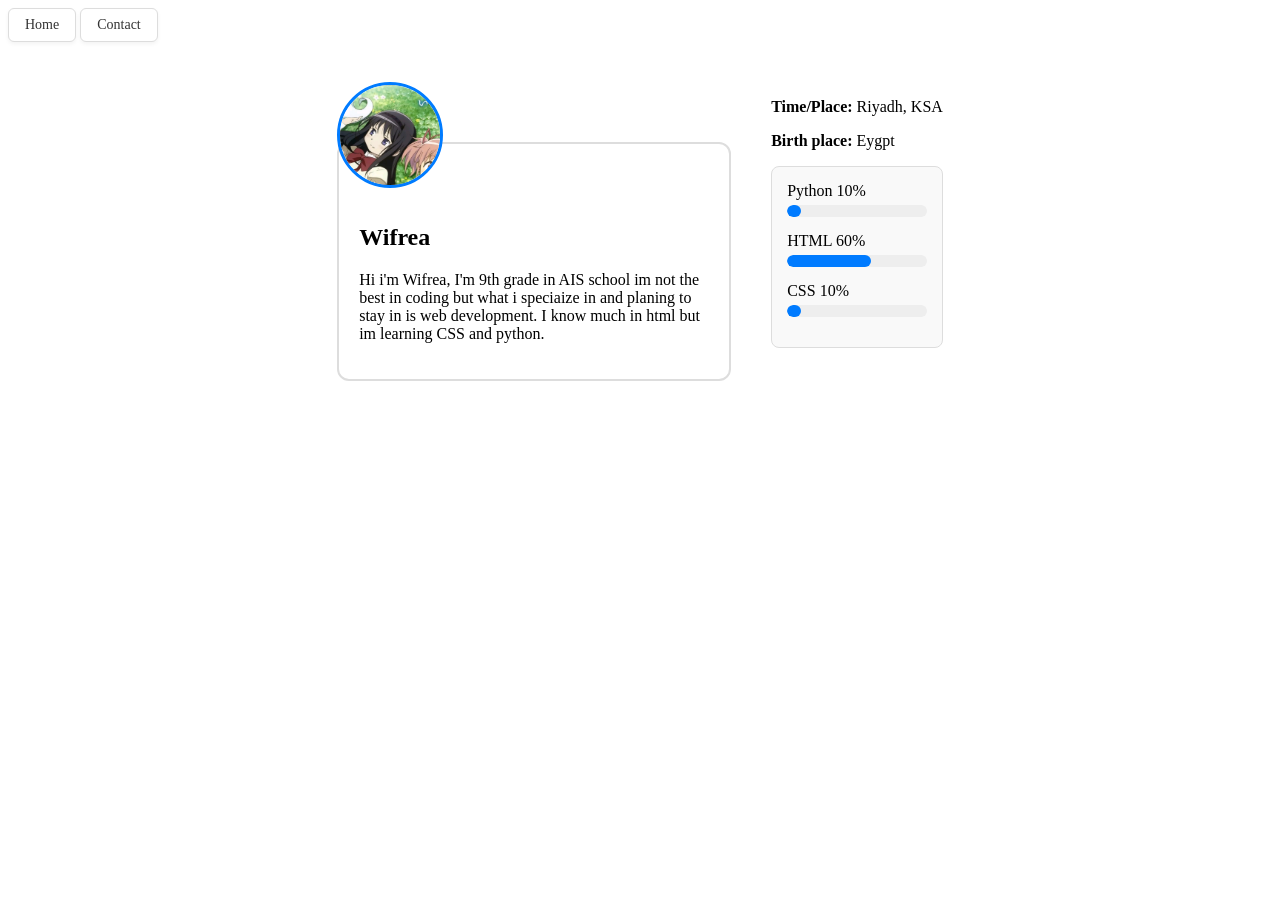
==== pages/about.html @ 6ee4df4f "b" ====
<!DOCTYPE html>
<html lang="en">
<head>
    <meta charset="UTF-8">
        <meta name="viewport" content="width=device-width, initial-scale=1.0">
            <title>About Me</title>
                <link rel="stylesheet" href="../styles.css">
                <link rel="icon" type="image/jpeg" href="assets/svg/pfp.jpg">
                </head>
                <body>
                    <div class="right-header">
                            <a href="https://srv-gthb.github.io" class="nav-button">Home</a>
                                    <a href="contact.html" class="nav-button">Contact</a>
                                        </div>

                                            <div class="about-container">
                                                    <div class="profile-main">
                                                                <div class="pfp">
                                                                                <img src="../assets/svg/pfp.jpg" alt="Profile Picture">
                                                                                            </div>
                                                                                                        <div class="bio-box">
                                                                                                                        <h2>Wifrea</h2>
                                                                                                                                        <div class="bio-content">
                                                                                                                                                            <p>Hi i'm Wifrea, I'm 9th grade in AIS school im not the best in coding but what i speciaize in and planing to stay in is web development. I know much in html but im learning CSS and python.</p>
                                                                                                                                                                            </div>
                                                                                                                                                                                        </div>
                                                                                                                                                                                                </div>

                                                                                                                                                                                                        <div class="profile-stats">
                                                                                                                                                                                                                    <div class="info-text">
                                                                                                                                                                                                                                    <p><strong>Time/Place:</strong> Riyadh, KSA</p>
                                                                                                                                                                                                                                                    <p><strong>Birth place:</strong> Eygpt</p>
                                                                                                                                                                                                                                                                </div>
                                                                                                                                                                                                                                                                            
                                                                                                                                                                                                                                                                                        <div class="skills-box">
                                                                                                                                                                                                                                                                                                        <div class="skill">
                                                                                                                                                                                                                                                                                                                            <span>Python 10%</span>
                                                                                                                                                                                                                                                                                                                                                <div class="bar"><div class="progress" style="width: 10%"></div></div>
                                                                                                                                                                                                                                                                                                                                                                </div>
                                                                                                                                                                                                                                                                                                                                                                                <div class="skill">
                                                                                                                                                                                                                                                                                                                                                                                                    <span>HTML 60%</span>
                                                                                                                                                                                                                                                                                                                                                                                                                        <div class="bar"><div class="progress" style="width: 60%"></div></div>
                                                                                                                                                                                                                                                                                                                                                                                                                                        </div>
                                                                                                                                                                                                                                                                                                                                                                                                                                                        <div class="skill">
                                                                                                                                                                                                                                                                                                                                                                                                                                                                            <span>CSS 10%</span>
                                                                                                                                                                                                                                                                                                                                                                                                                                                                                                <div class="bar"><div class="progress" style="width: 10%"></div></div>
                                                                                                                                                                                                                                                                                                                                                                                                                                                                                                                </div>
                                                                                                                                                                                                                                                                                                                                                                                                                                                                                                                            </div>
                                                                                                                                                                                                                                                                                                                                                                                                                                                                                                                                    </div>
                                                                                                                                                                                                                                                                                                                                                                                                                                                                                                                                        </div>
 </body>
                                                                                                                                                                                                                                                                                                                                                                                                                                                                                                                                        </html>
---- styles.css ----
/* The Grid */
.projects-grid {
    display: flex;
    flex-wrap: wrap;
    gap: 20px;
    padding: 20px;
    }

/* The Box */
.project-box, .nav-button {
    display: inline-block;
    padding: 20px;
    border: 1px solid light blue;
    border-radius: 8px;
    text-decoration: none;
    color: #333;
    background-color: #fff;
    box-shadow: 0 4px 6px rgba(0,0,0,0.1);
    }

                                                            
/* This part makes the icons and text sit perfectly on the same line */
.nav-button {
    display: inline-flex; 
    align-items: center;  
    gap: 8px;             
    padding: 8px 16px;
    border: 1px solid #ddd;
    border-radius: 6px;
    text-decoration: none;
    color: #333;
    font-size: 14px;
    background-color: #fff;
    transition: all 0.2s ease;
    box-shadow: 0 2px 4px rgba(0,0,0,0.05);
}

.nav-button:hover {
    border-color: #007bff;
    color: #007bff;
    background-color: #f8fbff;
    transform: translateY(-2px);
}

/* This makes sure the icons aren't too big or too small */
.material-symbols-outlined {
    font-size: 20px;
    vertical-align: middle;
}

/* About Page Layout */
.about-container {
    display: flex;
    justify-content: center;
    gap: 40px;
    padding: 40px;
    flex-wrap: wrap; /* Helps with mobile screens */
    }

/* PFP Styling */
.pfp img {
    width: 100px;
    height: 100px;
    border-radius: 50%;
    border: 3px solid #007bff;
    margin-bottom: -50px; /* Overlaps the bio box slightly */
    position: relative;
    z-index: 1;
    }

/* Bio Box */
.bio-box {
    border: 2px solid #ddd;
    border-radius: 12px;
    padding: 60px 20px 20px;
    width: 350px;
    background: #fff;
    }

/* Progress Bars */
.skills-box {
    border: 1px solid #ddd;
    padding: 15px;
    border-radius: 8px;
    background: #f9f9f9;
    }

.skill { margin-bottom: 15px; }

.bar {
    width: 100%;
    height: 12px;
    background: #eee;
    border-radius: 10px;
    overflow: hidden;
    margin-top: 5px;}
                                                                                                      
.progress {
    height: 100%;
    background: #007bff;
    border-radius: 10px
    }

/* 1. Container - */
.contact-container {
    text-align: center;
    padding: 50px 20px;
    }

/* 2. Grid - */
.contact-grid {
    display: flex;
    justify-content: center;
    gap: 20px;
    flex-wrap: wrap;
    margin-top: 30px;
    }

/* 3. Item - */
.contact-item {
    background: white;
    border: 1px solid #ddd;
    border-radius: 12px;
    padding: 30px;
    width: 250px;
    transition: all 0.3s ease;
    box-shadow: 0 4px 6px rgba(0,0,0,0.05);
    text-decoration: none;
    color: inherit;
    }

/* 4. Copy Button */
.copy-btn {
    background: #007bff;
    color: white;
    border: none;
    padding: 8px 15px;
    border-radius: 5px;
    cursor: pointer;
    margin-top: 10px;
    }
                                                                                            
    
.status-badge {
    background-color: #28a745;
    color: white;
    font-size: 10px;
    padding: 2px 8px;
    border-radius: 10px;
    text-transform: uppercase;
    font-weight: bold;
    float: right;
    }
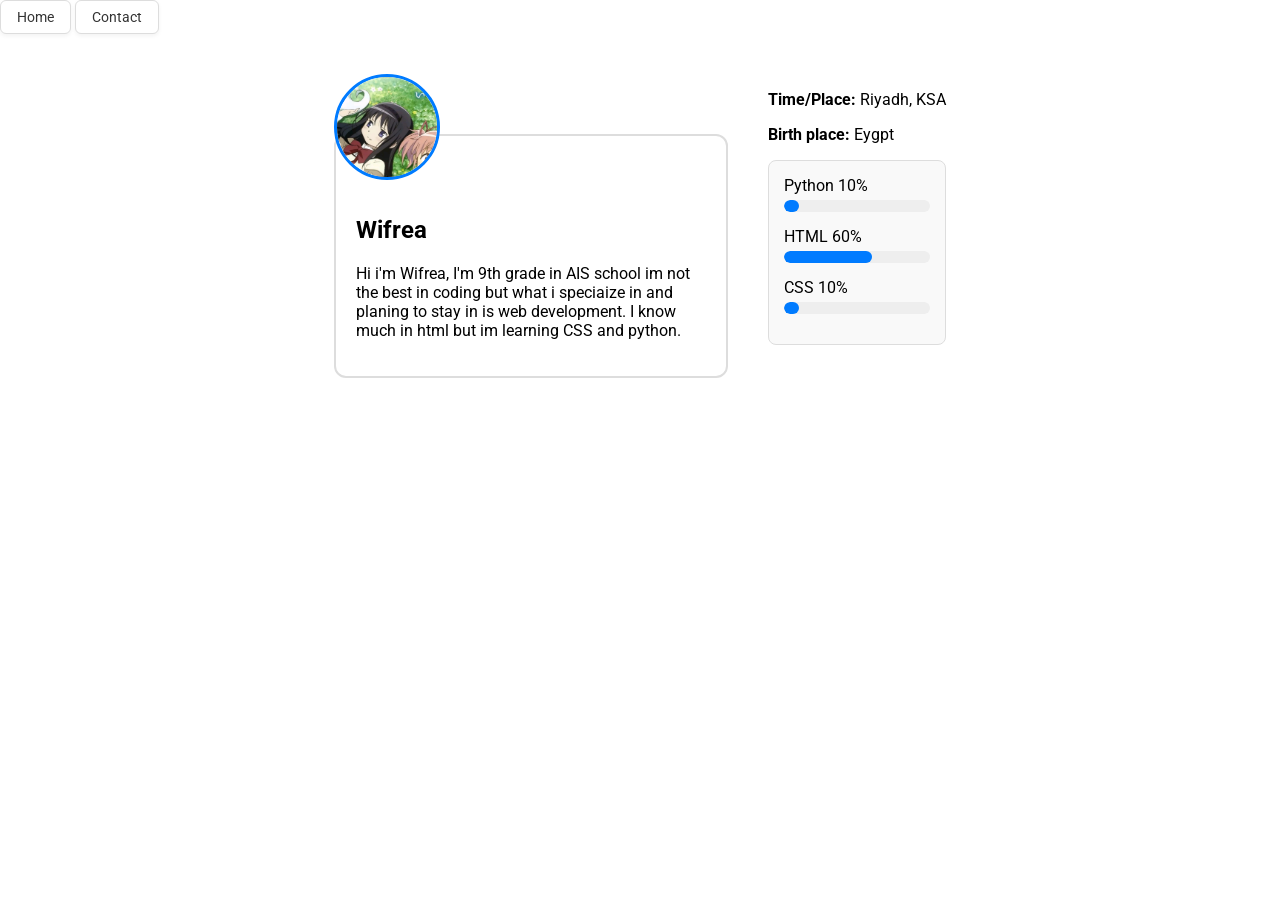
==== commit bf56ba66: "vv" ====
--- a/pages/about.html
+++ b/pages/about.html
@@ -6,6 +6,7 @@
             <title>About Me</title>
                 <link rel="stylesheet" href="../styles.css">
                 <link rel="icon" type="image/jpeg" href="assets/svg/pfp.jpg">
+                <link href="https://fonts.googleapis.com/css2?family=Roboto:wght@400;700&display=swap" rel="stylesheet">
                 </head>
                 <body>
                     <div class="right-header">
--- a/styles.css
+++ b/styles.css
@@ -1,3 +1,9 @@
+body {
+    margin: 0;
+    padding: 0;
+    font-family: 'Roboto', Arial, sans-serif;
+    }
+
 /* The Grid */
 .projects-grid {
     display: flex;
@@ -151,3 +157,4 @@
     font-weight: bold;
     float: right;
     }
+
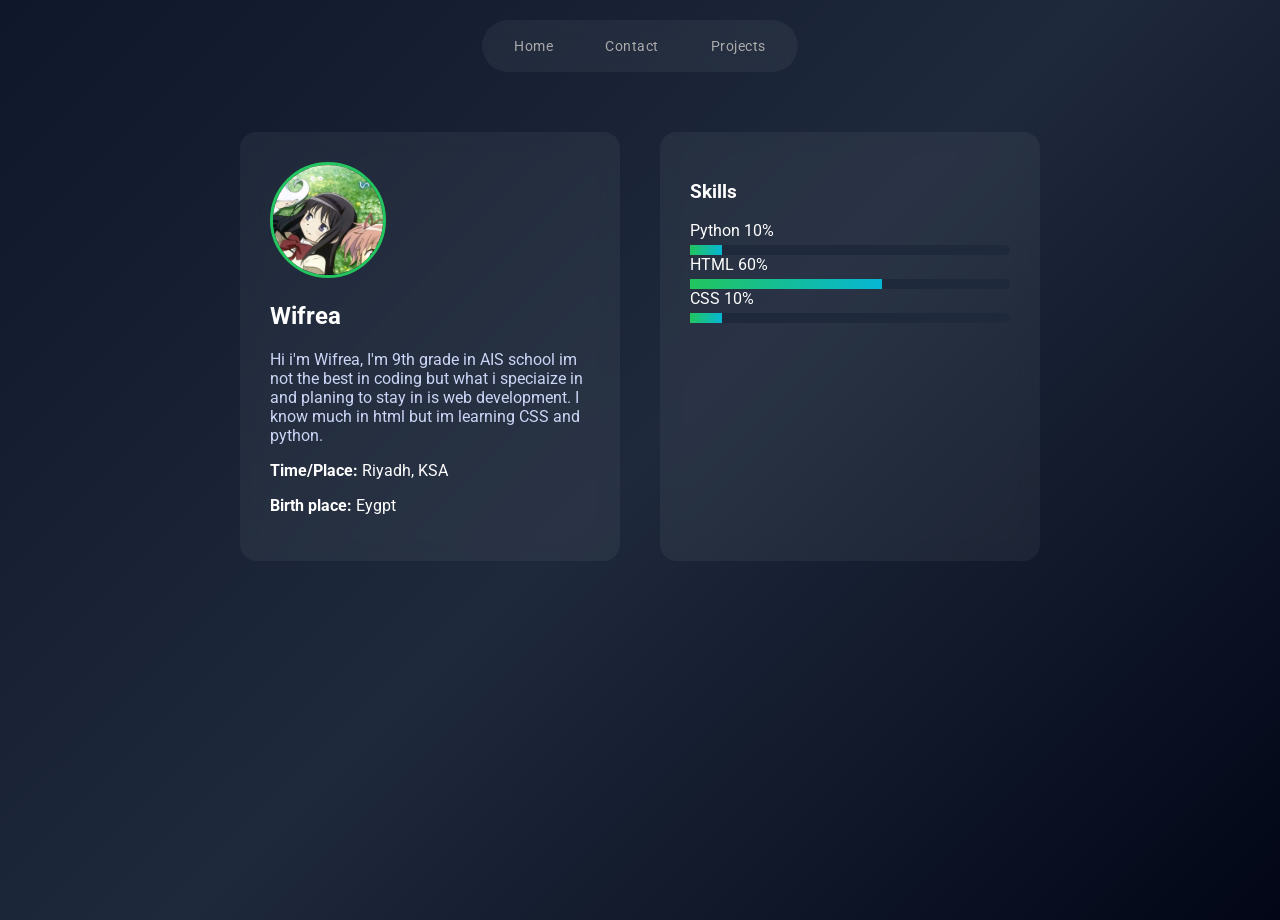
==== commit a1ea6f6a: "Refactor navigation and layout across multiple pages; add projects page with project details" ====
--- a/pages/about.html
+++ b/pages/about.html
@@ -2,53 +2,69 @@
 <html lang="en">
 <head>
     <meta charset="UTF-8">
-        <meta name="viewport" content="width=device-width, initial-scale=1.0">
-            <title>About Me</title>
-                <link rel="stylesheet" href="../styles.css">
-                <link rel="icon" type="image/jpeg" href="assets/svg/pfp.jpg">
-                <link href="https://fonts.googleapis.com/css2?family=Roboto:wght@400;700&display=swap" rel="stylesheet">
-                </head>
-                <body>
-                    <div class="right-header">
-                            <a href="https://srv-gthb.github.io" class="nav-button">Home</a>
-                                    <a href="contact.html" class="nav-button">Contact</a>
-                                        </div>
+    <meta name="viewport" content="width=device-width, initial-scale=1.0">
+    <title>About Me</title>
 
-                                            <div class="about-container">
-                                                    <div class="profile-main">
-                                                                <div class="pfp">
-                                                                                <img src="../assets/svg/pfp.jpg" alt="Profile Picture">
-                                                                                            </div>
-                                                                                                        <div class="bio-box">
-                                                                                                                        <h2>Wifrea</h2>
-                                                                                                                                        <div class="bio-content">
-                                                                                                                                                            <p>Hi i'm Wifrea, I'm 9th grade in AIS school im not the best in coding but what i speciaize in and planing to stay in is web development. I know much in html but im learning CSS and python.</p>
-                                                                                                                                                                            </div>
-                                                                                                                                                                                        </div>
-                                                                                                                                                                                                </div>
+    <link rel="stylesheet" href="../styles.css">
+    <link rel="icon" type="image/jpeg" href="assets/svg/pfp.jpg">
 
-                                                                                                                                                                                                        <div class="profile-stats">
-                                                                                                                                                                                                                    <div class="info-text">
-                                                                                                                                                                                                                                    <p><strong>Time/Place:</strong> Riyadh, KSA</p>
-                                                                                                                                                                                                                                                    <p><strong>Birth place:</strong> Eygpt</p>
-                                                                                                                                                                                                                                                                </div>
-                                                                                                                                                                                                                                                                            
-                                                                                                                                                                                                                                                                                        <div class="skills-box">
-                                                                                                                                                                                                                                                                                                        <div class="skill">
-                                                                                                                                                                                                                                                                                                                            <span>Python 10%</span>
-                                                                                                                                                                                                                                                                                                                                                <div class="bar"><div class="progress" style="width: 10%"></div></div>
-                                                                                                                                                                                                                                                                                                                                                                </div>
-                                                                                                                                                                                                                                                                                                                                                                                <div class="skill">
-                                                                                                                                                                                                                                                                                                                                                                                                    <span>HTML 60%</span>
-                                                                                                                                                                                                                                                                                                                                                                                                                        <div class="bar"><div class="progress" style="width: 60%"></div></div>
-                                                                                                                                                                                                                                                                                                                                                                                                                                        </div>
-                                                                                                                                                                                                                                                                                                                                                                                                                                                        <div class="skill">
-                                                                                                                                                                                                                                                                                                                                                                                                                                                                            <span>CSS 10%</span>
-                                                                                                                                                                                                                                                                                                                                                                                                                                                                                                <div class="bar"><div class="progress" style="width: 10%"></div></div>
-                                                                                                                                                                                                                                                                                                                                                                                                                                                                                                                </div>
-                                                                                                                                                                                                                                                                                                                                                                                                                                                                                                                            </div>
-                                                                                                                                                                                                                                                                                                                                                                                                                                                                                                                                    </div>
-                                                                                                                                                                                                                                                                                                                                                                                                                                                                                                                                        </div>
- </body>
-                                                                                                                                                                                                                                                                                                                                                                                                                                                                                                                                        </html>
-                                                                                                                                                                                                                                                                                                                                                                                                                                                                                                                                        +    <link href="https://fonts.googleapis.com/css2?family=Roboto:wght@400;700&display=swap" rel="stylesheet">
+</head>
+
+<body class="about-page">
+
+    <div class="navbar">
+        <a href="https://srv-gthb.github.io" class="nav-button">Home</a>
+        <a href="contact.html" class="nav-button">Contact</a>
+        <a href="projects.html" class="nav-button">Projects</a>
+    </div>
+
+    <div class="about-container">
+
+        <div class="profile-card">
+            <div class="pfp">
+                <img src="../assets/svg/pfp.jpg" alt="Profile Picture">
+            </div>
+
+            <h2>Wifrea</h2>
+
+            <p class="bio">
+                Hi i'm Wifrea, I'm 9th grade in AIS school im not the best in coding but what i speciaize in and planing to stay in is web development. I know much in html but im learning CSS and python.
+            </p>
+
+            <div class="info-text">
+                <p><strong>Time/Place:</strong> Riyadh, KSA</p>
+                <p><strong>Birth place:</strong> Eygpt</p>
+            </div>
+        </div>
+
+        <div class="skills-card">
+            <h3>Skills</h3>
+
+            <div class="skill">
+                <span>Python 10%</span>
+                <div class="bar">
+                    <div class="progress" style="width: 10%"></div>
+                </div>
+            </div>
+
+            <div class="skill">
+                <span>HTML 60%</span>
+                <div class="bar">
+                    <div class="progress" style="width: 60%"></div>
+                </div>
+            </div>
+
+            <div class="skill">
+                <span>CSS 10%</span>
+                <div class="bar">
+                    <div class="progress" style="width: 10%"></div>
+                </div>
+            </div>
+
+        </div>
+
+    </div>
+
+</body>
+</html>
--- a/styles.css
+++ b/styles.css
@@ -1,160 +1,296 @@
+/* Font */
 body {
     margin: 0;
     padding: 0;
     font-family: 'Roboto', Arial, sans-serif;
-    }
-
-/* The Grid */
+}
+
+/* ================= NAVBAR ================= */
+.navbar {
+    display: flex;
+    justify-content: center;
+    gap: 12px;
+    margin-top: 20px;
+
+    background: rgba(255, 255, 255, 0.05);
+    padding: 8px 12px;
+    border-radius: 50px;
+    backdrop-filter: blur(10px);
+    width: fit-content;
+    margin-left: auto;
+    margin-right: auto;
+}
+
+.nav-button {
+    display: inline-flex;
+    align-items: center;
+    gap: 8px;
+
+    padding: 10px 20px;
+    border-radius: 20px;
+
+    text-decoration: none;
+    color: #aaa;
+    font-size: 14px;
+    letter-spacing: 0.5px;
+
+    transition: 0.3s;
+}
+
+.nav-button:hover {
+    color: white;
+}
+
+.nav-button.active {
+    background: linear-gradient(90deg, #22c55e, #06b6d4);
+    color: white;
+}
+
+/* ================= HERO ================= */
+.hero {
+    height: 100vh;
+    background: linear-gradient(135deg, #0f172a, #1e293b, #020617);
+    color: white;
+    display: flex;
+    flex-direction: column;
+    align-items: center;
+}
+
+.hero-content {
+    text-align: center;
+    margin-top: 120px;
+    max-width: 700px;
+}
+
+.hero h1 {
+    font-size: 80px;
+    background: linear-gradient(90deg, #22c55e, #06b6d4);
+    -webkit-background-clip: text;
+    -webkit-text-fill-color: transparent;
+}
+
+.hero h2 {
+    font-size: 28px;
+    color: #cbd5f5;
+    margin-top: 10px;
+}
+
+.hero p {
+    margin-top: 20px;
+    color: #94a3b8;
+}
+
+/* ================= BUTTONS ================= */
+.buttons {
+    margin-top: 30px;
+    display: flex;
+    justify-content: center;
+    gap: 15px;
+}
+
+.btn {
+    padding: 12px 24px;
+    border-radius: 30px;
+    border: 1px solid #334155;
+    text-decoration: none;
+    color: white;
+    transition: 0.3s;
+}
+
+.btn:hover {
+    transform: translateY(-3px);
+}
+
+.github:hover {
+    border-color: #22c55e;
+    color: #22c55e;
+}
+
+.discord:hover {
+    border-color: #5865F2;
+    color: #5865F2;
+}
+
+.contact {
+    background: linear-gradient(90deg, #22c55e, #06b6d4);
+    border: none;
+}
+
+/* ================= PROJECTS PAGE ================= */
+.projects-page {
+    background: linear-gradient(135deg, #0f172a, #1e293b, #020617);
+    min-height: 100vh;
+    color: white;
+    display: flex;
+    flex-direction: column;
+    align-items: center;
+    padding-bottom: 60px;
+}
+
+.projects-container {
+    max-width: 1200px;
+    width: 100%;
+    padding: 60px 20px;
+    text-align: center;
+}
+
+/* Make project cards match About/Contact cards */
+.project-card {
+    width: 320px;
+    padding: 30px;
+    border-radius: 16px;
+    background: rgba(255, 255, 255, 0.05);
+    border: 1px solid rgba(255,255,255,0.1);
+    backdrop-filter: blur(10px);
+    text-decoration: none;
+    color: #e2e8f0;
+    transition: 0.25s;
+    box-shadow: 0 4px 6px rgba(0,0,0,0.1);
+}
+
+.project-card:hover {
+    transform: translateY(-5px);
+    border-color: #22c55e;
+    color: #22c55e;
+}
+
 .projects-grid {
     display: flex;
     flex-wrap: wrap;
+    justify-content: center;
     gap: 20px;
+    margin-top: 40px;
+}
+
+/* Status badge */
+.status-badge {
+    background-color: #22c55e;
+    color: white;
+    font-size: 10px;
+    padding: 3px 8px;
+    border-radius: 10px;
+    float: right;
+}
+
+/* ================= CONTACT ================= */
+.contact-page {
+    background: linear-gradient(135deg, #0f172a, #1e293b, #020617);
+    min-height: 100vh;
+    color: white;
+}
+
+.contact-container {
+    text-align: center;
+    padding: 60px 20px;
+}
+
+.contact-title {
+    font-size: 28px;
+    margin-bottom: 30px;
+    color: white;
+}
+
+.circle-row,
+.rectangle-row {
+    display: flex;
+    justify-content: center;
+    gap: 20px;
+    flex-wrap: wrap;
+}
+
+/* Cards */
+.contact-circle,
+.contact-rectangle {
+    background: rgba(255, 255, 255, 0.05);
+    border: 1px solid rgba(255,255,255,0.1);
+    backdrop-filter: blur(10px);
+
+    color: #e2e8f0;
+    text-decoration: none;
+
+    transition: 0.25s;
+    box-shadow: 0 4px 6px rgba(0,0,0,0.1);
+}
+
+/* Circle */
+.contact-circle {
+    width: 200px;
+    height: 200px;
+    border-radius: 50%;
+
+    display: flex;
+    align-items: center;
+    justify-content: center;
+    flex-direction: column;
+}
+
+/* Rectangle */
+.contact-rectangle {
+    width: 280px;
     padding: 20px;
-    }
-
-/* The Box */
-.project-box, .nav-button {
-    display: inline-block;
-    padding: 20px;
-    border: 1px solid light blue;
-    border-radius: 8px;
-    text-decoration: none;
-    color: #333;
-    background-color: #fff;
-    box-shadow: 0 4px 6px rgba(0,0,0,0.1);
-    }
-
-                                                            
-/* This part makes the icons and text sit perfectly on the same line */
-.nav-button {
-    display: inline-flex; 
-    align-items: center;  
-    gap: 8px;             
-    padding: 8px 16px;
-    border: 1px solid #ddd;
-    border-radius: 6px;
-    text-decoration: none;
-    color: #333;
-    font-size: 14px;
-    background-color: #fff;
-    transition: all 0.2s ease;
-    box-shadow: 0 2px 4px rgba(0,0,0,0.05);
-}
-
-.nav-button:hover {
-    border-color: #007bff;
-    color: #007bff;
-    background-color: #f8fbff;
-    transform: translateY(-2px);
-}
-
-/* This makes sure the icons aren't too big or too small */
-.material-symbols-outlined {
-    font-size: 20px;
-    vertical-align: middle;
-}
-
-/* About Page Layout */
+    border-radius: 12px;
+}
+
+/* Hover */
+.contact-circle:hover,
+.contact-rectangle:hover {
+    transform: translateY(-5px);
+    border-color: #22c55e;
+    color: #22c55e;
+}
+
+/* Small text */
+.action-text {
+    font-size: 12px;
+    color: #94a3b8;
+}
+
+/* ================= ABOUT ================= */
+.about-page {
+    background: linear-gradient(135deg, #0f172a, #1e293b, #020617);
+    min-height: 100vh;
+    color: white;
+}
+
 .about-container {
     display: flex;
     justify-content: center;
     gap: 40px;
-    padding: 40px;
-    flex-wrap: wrap; /* Helps with mobile screens */
-    }
-
-/* PFP Styling */
+    padding: 60px 20px;
+    flex-wrap: wrap;
+}
+
+/* Cards */
+.profile-card,
+.skills-card {
+    background: rgba(255, 255, 255, 0.05);
+    padding: 30px;
+    border-radius: 16px;
+    width: 320px;
+    backdrop-filter: blur(10px);
+}
+
+/* Profile */
 .pfp img {
-    width: 100px;
-    height: 100px;
+    width: 110px;
+    height: 110px;
     border-radius: 50%;
-    border: 3px solid #007bff;
-    margin-bottom: -50px; /* Overlaps the bio box slightly */
-    position: relative;
-    z-index: 1;
-    }
-
-/* Bio Box */
-.bio-box {
-    border: 2px solid #ddd;
-    border-radius: 12px;
-    padding: 60px 20px 20px;
-    width: 350px;
-    background: #fff;
-    }
-
-/* Progress Bars */
-.skills-box {
-    border: 1px solid #ddd;
-    padding: 15px;
-    border-radius: 8px;
-    background: #f9f9f9;
-    }
-
-.skill { margin-bottom: 15px; }
-
+    border: 3px solid #22c55e;
+}
+
+.bio {
+    color: #cbd5f5;
+}
+
+/* Skills */
 .bar {
-    width: 100%;
-    height: 12px;
-    background: #eee;
+    height: 10px;
+    background: #1e293b;
     border-radius: 10px;
-    overflow: hidden;
-    margin-top: 5px;}
-                                                                                                      
+    margin-top: 5px;
+}
+
 .progress {
     height: 100%;
-    background: #007bff;
-    border-radius: 10px
-    }
-
-/* 1. Container - */
-.contact-container {
-    text-align: center;
-    padding: 50px 20px;
-    }
-
-/* 2. Grid - */
-.contact-grid {
-    display: flex;
-    justify-content: center;
-    gap: 20px;
-    flex-wrap: wrap;
-    margin-top: 30px;
-    }
-
-/* 3. Item - */
-.contact-item {
-    background: white;
-    border: 1px solid #ddd;
-    border-radius: 12px;
-    padding: 30px;
-    width: 250px;
-    transition: all 0.3s ease;
-    box-shadow: 0 4px 6px rgba(0,0,0,0.05);
-    text-decoration: none;
-    color: inherit;
-    }
-
-/* 4. Copy Button */
-.copy-btn {
-    background: #007bff;
-    color: white;
-    border: none;
-    padding: 8px 15px;
-    border-radius: 5px;
-    cursor: pointer;
-    margin-top: 10px;
-    }
-                                                                                            
-    
-.status-badge {
-    background-color: #28a745;
-    color: white;
-    font-size: 10px;
-    padding: 2px 8px;
-    border-radius: 10px;
-    text-transform: uppercase;
-    font-weight: bold;
-    float: right;
-    }
-
+    background: linear-gradient(90deg, #22c55e, #06b6d4);
+}
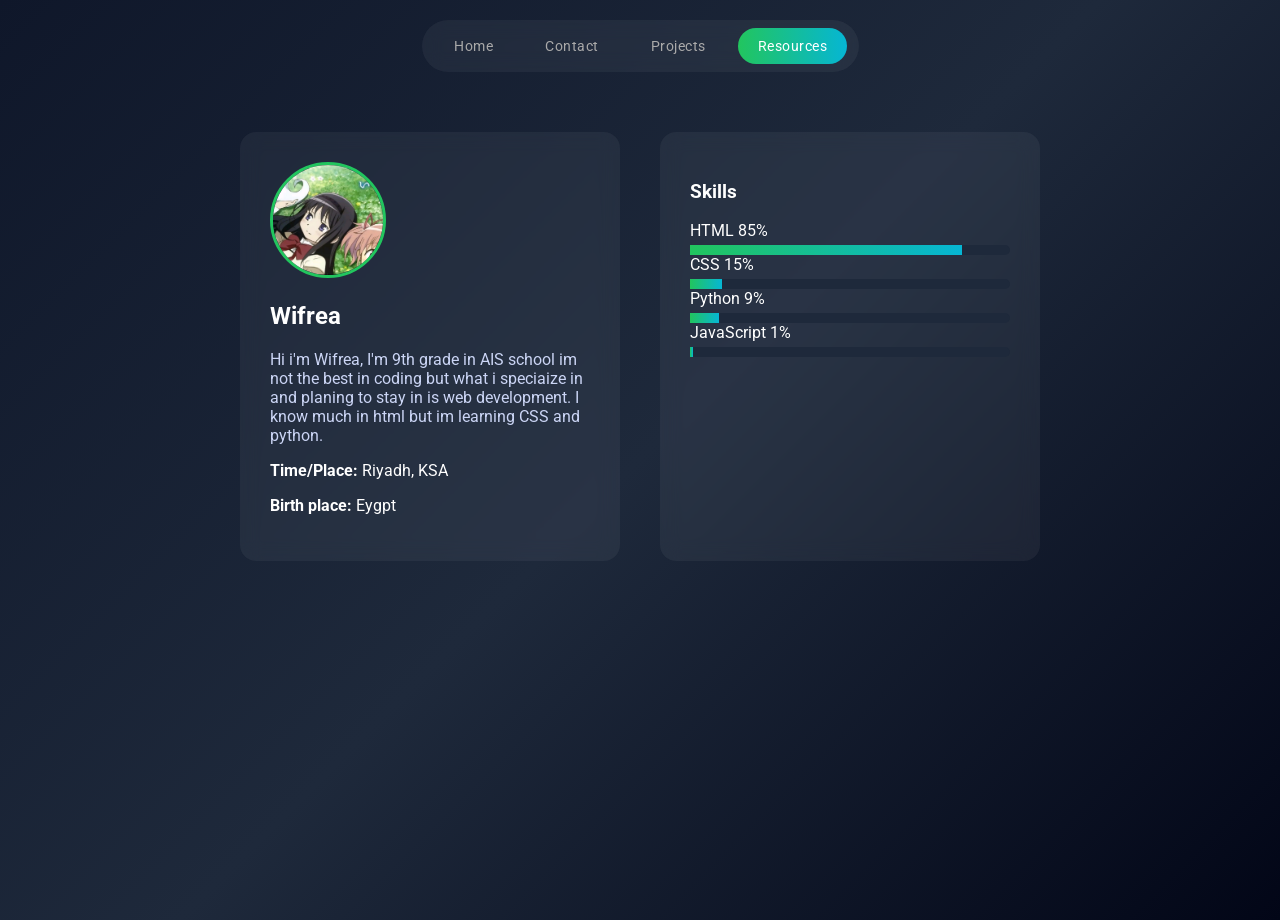
==== commit 62a98542: "adding a resource page" ====
--- a/pages/about.html
+++ b/pages/about.html
@@ -17,6 +17,7 @@
         <a href="https://srv-gthb.github.io" class="nav-button">Home</a>
         <a href="contact.html" class="nav-button">Contact</a>
         <a href="projects.html" class="nav-button">Projects</a>
+        <a href="resources.html" class="nav-button active">Resources</a>
     </div>
 
     <div class="about-container">
@@ -42,25 +43,31 @@
             <h3>Skills</h3>
 
             <div class="skill">
-                <span>Python 10%</span>
+                <span>HTML 85%</span>
+                <div class="bar">
+                    <div class="progress" style="width: 85%"></div>
+                </div>
+            </div>
+
+            <div class="skill">
+                <span>CSS 15%</span>
                 <div class="bar">
                     <div class="progress" style="width: 10%"></div>
                 </div>
             </div>
 
             <div class="skill">
-                <span>HTML 60%</span>
+                <span>Python 9%</span>
                 <div class="bar">
-                    <div class="progress" style="width: 60%"></div>
+                    <div class="progress" style="width: 9%"></div>
                 </div>
             </div>
 
-            <div class="skill">
-                <span>CSS 10%</span>
+             <div class="skill">
+                <span>JavaScript 1%</span>
                 <div class="bar">
-                    <div class="progress" style="width: 10%"></div>
+                    <div class="progress" style="width: 1%"></div>
                 </div>
-            </div>
 
         </div>
 
--- a/styles.css
+++ b/styles.css
@@ -293,4 +293,51 @@
 .progress {
     height: 100%;
     background: linear-gradient(90deg, #22c55e, #06b6d4);
+}
+
+/* ================= RESOURCES ================= */
+.resources-page {
+    background: linear-gradient(135deg, #0f172a, #1e293b, #020617);
+    min-height: 100vh;
+    color: white;
+}
+
+.resources-container {
+    text-align: center;
+    padding: 60px 20px;
+}
+
+.resources-sub {
+    color: #94a3b8;
+    margin-bottom: 40px;
+}
+
+.resources-grid {
+    display: flex;
+    justify-content: center;
+    gap: 20px;
+    flex-wrap: wrap;
+}
+
+/* Cards */
+.resource-card {
+    width: 260px;
+    padding: 20px;
+    border-radius: 12px;
+
+    text-decoration: none;
+    color: #e2e8f0;
+
+    background: rgba(255, 255, 255, 0.05);
+    border: 1px solid rgba(255,255,255,0.1);
+    backdrop-filter: blur(10px);
+
+    transition: 0.25s;
+    box-shadow: 0 4px 6px rgba(0,0,0,0.1);
+}
+
+.resource-card:hover {
+    transform: translateY(-6px);
+    border-color: #22c55e;
+    color: #22c55e;
 }
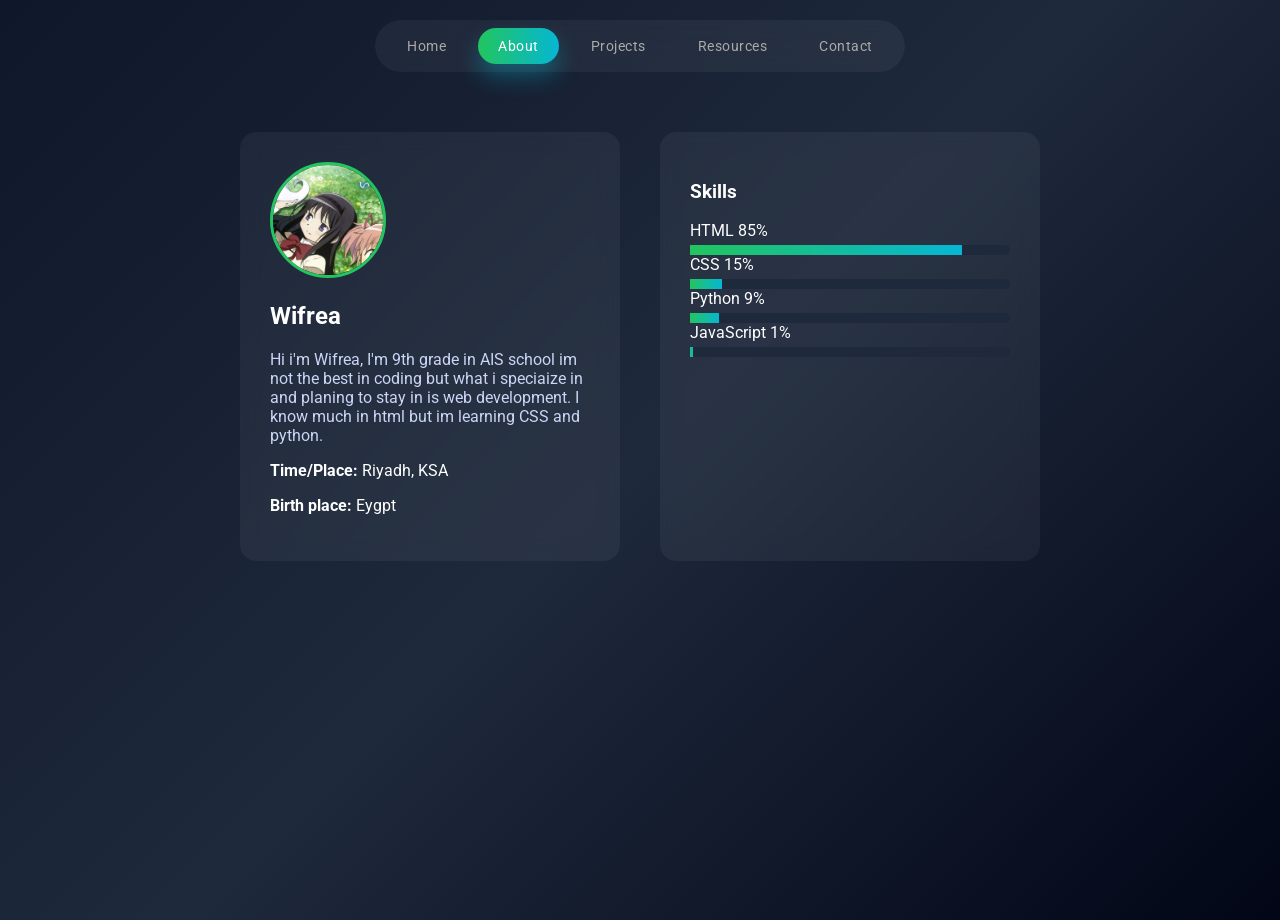
==== commit df75e582: "fix everything" ====
--- a/pages/about.html
+++ b/pages/about.html
@@ -15,9 +15,10 @@
 
     <div class="navbar">
         <a href="https://srv-gthb.github.io" class="nav-button">Home</a>
+        <a href="about.html" class="nav-button active">About</a>
+        <a href="projects.html" class="nav-button">Projects</a>
+        <a href="resources.html" class="nav-button">Resources</a>
         <a href="contact.html" class="nav-button">Contact</a>
-        <a href="projects.html" class="nav-button">Projects</a>
-        <a href="resources.html" class="nav-button active">Resources</a>
     </div>
 
     <div class="about-container">
--- a/styles.css
+++ b/styles.css
@@ -34,16 +34,25 @@
     font-size: 14px;
     letter-spacing: 0.5px;
 
-    transition: 0.3s;
+    transition: background 250ms ease, color 250ms ease, transform 250ms ease, box-shadow 250ms ease;
 }
 
 .nav-button:hover {
     color: white;
+    background: rgba(255, 255, 255, 0.12);
+    transform: translateY(-2px);
+    box-shadow: 0 10px 18px rgba(0, 0, 0, 0.25);
+}
+
+.nav-button:focus-visible {
+    outline: 2px solid rgba(34, 197, 94, 0.8);
+    outline-offset: 4px;
 }
 
 .nav-button.active {
     background: linear-gradient(90deg, #22c55e, #06b6d4);
     color: white;
+    box-shadow: 0 12px 22px rgba(6, 182, 212, 0.35);
 }
 
 /* ================= HERO ================= */
@@ -154,6 +163,14 @@
     color: #22c55e;
 }
 
+.card-source {
+    margin-top: 18px;
+    font-size: 12px;
+    color: #94a3b8;
+    text-transform: uppercase;
+    letter-spacing: 0.7px;
+}
+
 .projects-grid {
     display: flex;
     flex-wrap: wrap;
@@ -170,6 +187,52 @@
     padding: 3px 8px;
     border-radius: 10px;
     float: right;
+}
+
+/* ================= RESOURCES PAGE ================= */
+.resources-page {
+    background: linear-gradient(135deg, #0f172a, #1e293b, #020617);
+    min-height: 100vh;
+    color: white;
+}
+
+.resources-container {
+    max-width: 1000px;
+    margin: 0 auto;
+    padding: 60px 20px;
+    text-align: center;
+}
+
+.resources-sub {
+    margin-top: 8px;
+    color: #94a3b8;
+}
+
+.resources-grid {
+    display: flex;
+    flex-wrap: wrap;
+    justify-content: center;
+    gap: 20px;
+    margin-top: 40px;
+}
+
+.resource-card {
+    width: 320px;
+    padding: 30px;
+    border-radius: 16px;
+    background: rgba(255, 255, 255, 0.05);
+    border: 1px solid rgba(255,255,255,0.1);
+    backdrop-filter: blur(10px);
+    text-decoration: none;
+    color: #e2e8f0;
+    transition: 0.25s;
+    box-shadow: 0 4px 6px rgba(0,0,0,0.1);
+}
+
+.resource-card:hover {
+    transform: translateY(-5px);
+    border-color: #22c55e;
+    color: #22c55e;
 }
 
 /* ================= CONTACT ================= */
@@ -293,51 +356,4 @@
 .progress {
     height: 100%;
     background: linear-gradient(90deg, #22c55e, #06b6d4);
-}
-
-/* ================= RESOURCES ================= */
-.resources-page {
-    background: linear-gradient(135deg, #0f172a, #1e293b, #020617);
-    min-height: 100vh;
-    color: white;
-}
-
-.resources-container {
-    text-align: center;
-    padding: 60px 20px;
-}
-
-.resources-sub {
-    color: #94a3b8;
-    margin-bottom: 40px;
-}
-
-.resources-grid {
-    display: flex;
-    justify-content: center;
-    gap: 20px;
-    flex-wrap: wrap;
-}
-
-/* Cards */
-.resource-card {
-    width: 260px;
-    padding: 20px;
-    border-radius: 12px;
-
-    text-decoration: none;
-    color: #e2e8f0;
-
-    background: rgba(255, 255, 255, 0.05);
-    border: 1px solid rgba(255,255,255,0.1);
-    backdrop-filter: blur(10px);
-
-    transition: 0.25s;
-    box-shadow: 0 4px 6px rgba(0,0,0,0.1);
-}
-
-.resource-card:hover {
-    transform: translateY(-6px);
-    border-color: #22c55e;
-    color: #22c55e;
 }
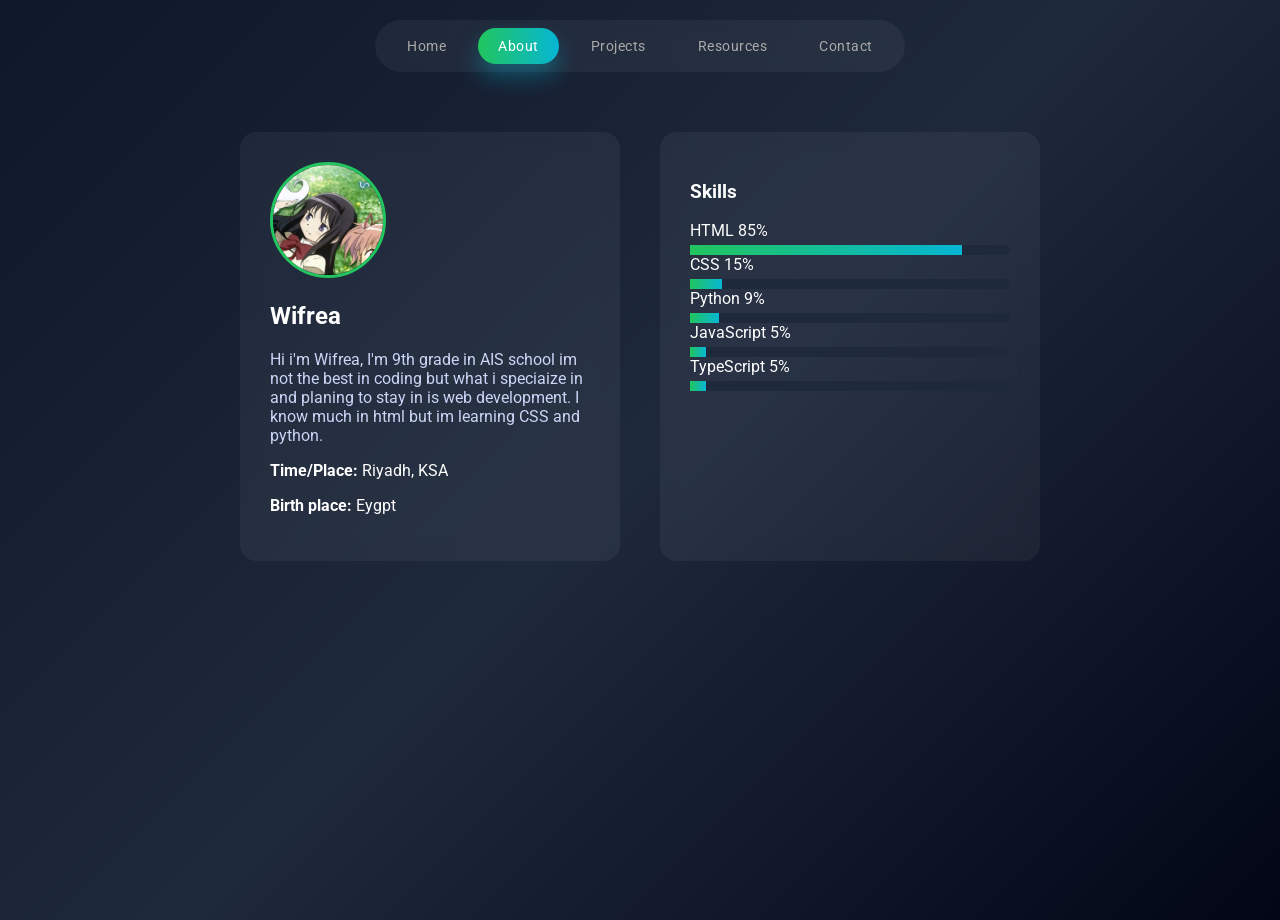
==== commit 5dbee8a0: "Update about.html" ====
--- a/pages/about.html
+++ b/pages/about.html
@@ -65,9 +65,15 @@
             </div>
 
              <div class="skill">
-                <span>JavaScript 1%</span>
+                <span>JavaScript 5%</span>
                 <div class="bar">
-                    <div class="progress" style="width: 1%"></div>
+                    <div class="progress" style="width: 5%"></div>
+                </div>
+
+            <div class="skill">
+                <span>TypeScript 5%</span>
+                <div class="bar">
+                    <div class="progress" style="width: 5%"></div>
                 </div>
 
         </div>
@@ -75,4 +81,4 @@
     </div>
 
 </body>
-</html>+</html>
